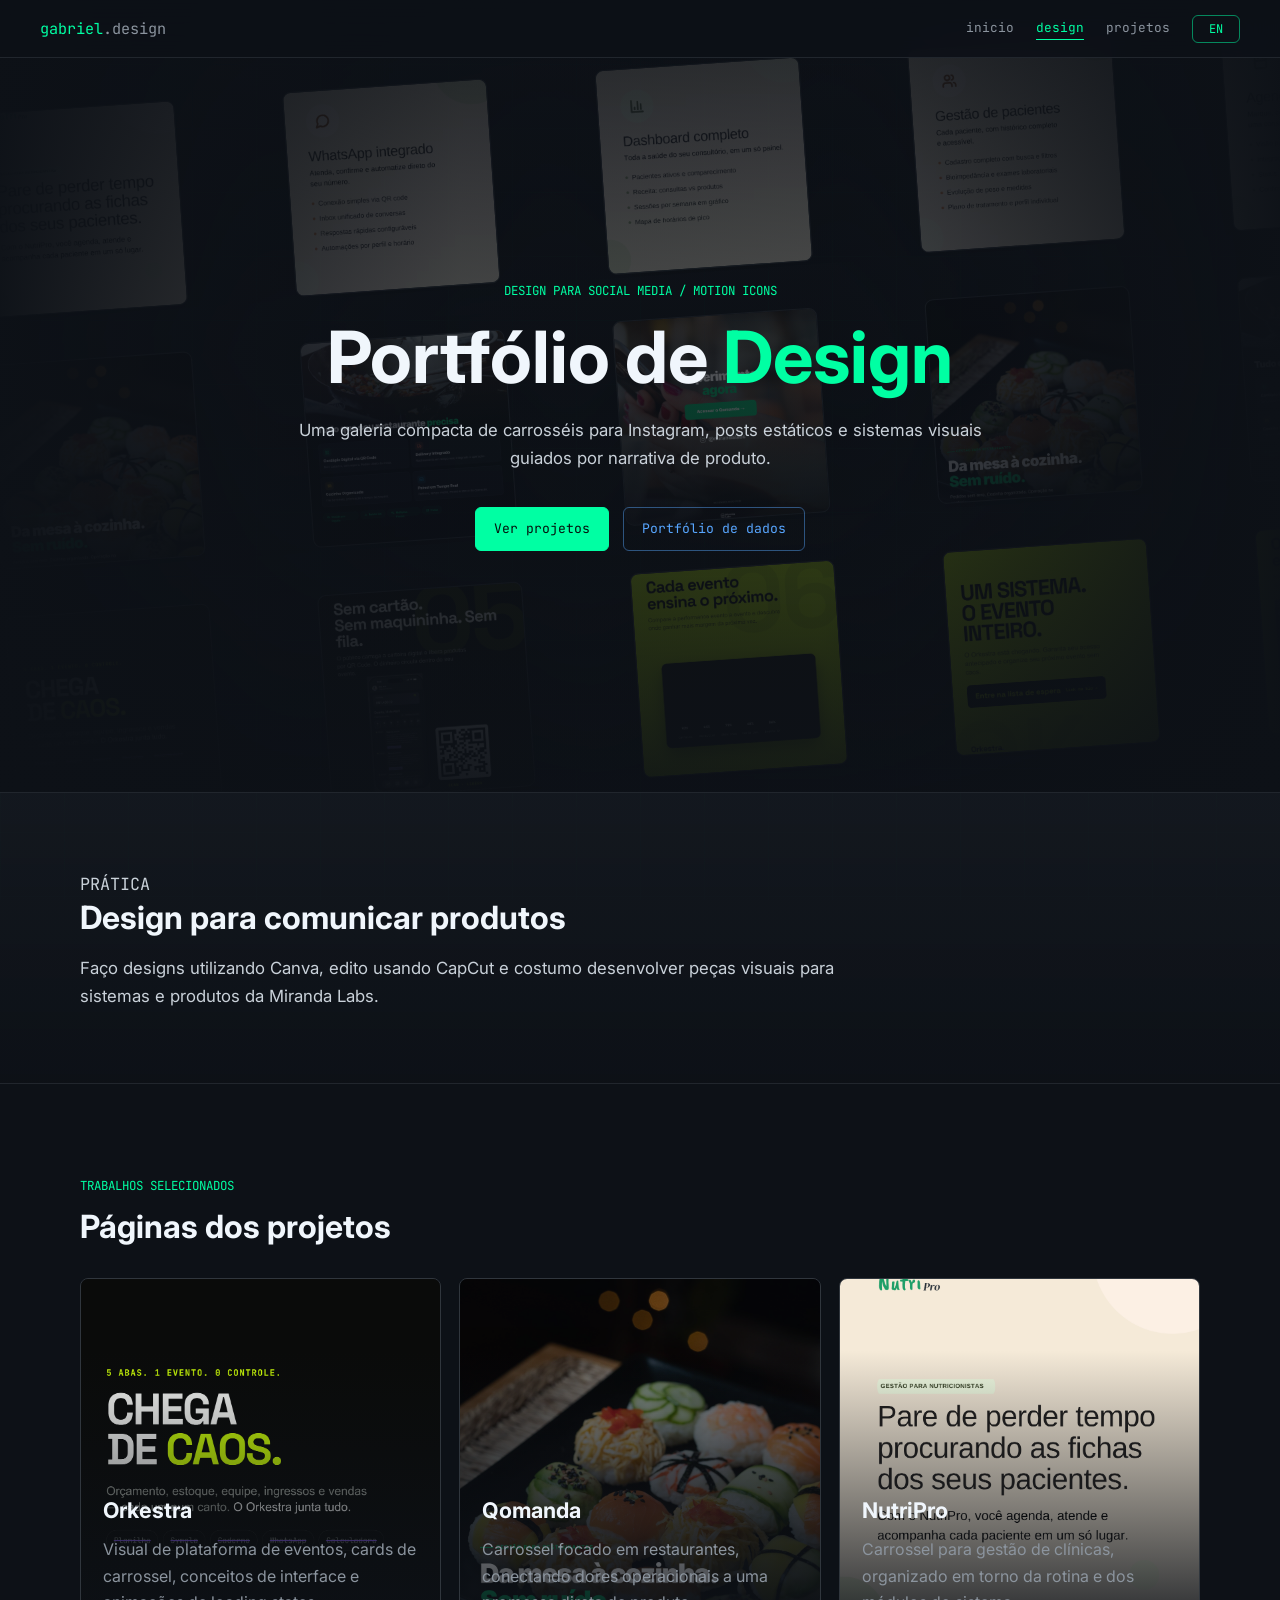
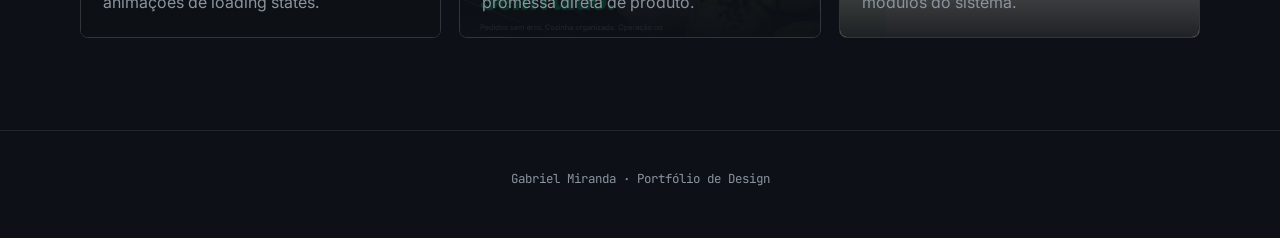
==== design/index.html @ ffa3ac0d "feat: add design portfolio routes" ====
<!DOCTYPE html>
<html lang="pt-BR" data-lang="pt">
<head>
  <meta charset="UTF-8" />
  <meta name="viewport" content="width=device-width, initial-scale=1.0" />
  <meta name="description" content="Gabriel Miranda - Design Portfolio" />
  <title>Gabriel Miranda &middot; Design Portfolio</title>
  <link rel="preconnect" href="https://fonts.googleapis.com" />
  <link rel="preconnect" href="https://fonts.gstatic.com" crossorigin />
  <link href="https://fonts.googleapis.com/css2?family=JetBrains+Mono:wght@300;400;500;700&family=Inter:wght@300;400;500;600;700&display=swap" rel="stylesheet" />
  <link rel="stylesheet" href="./styles.css" />
</head>
<body>
  <nav class="site-nav" aria-label="Design portfolio navigation">
    <a class="nav-logo" href="../">gabriel<span>.design</span></a>
    <div class="nav-links">
      <a class="nav-link" href="../" data-key="nav_home">inicio</a>
      <a class="nav-link active" href="./" data-key="nav_design">design</a>
      <a class="nav-link" href="#projects" data-key="nav_projects">projetos</a>
      <button class="lang-btn" type="button" data-lang-target>EN</button>
    </div>
  </nav>

  <main>
    <section class="design-hero">
      <div class="rail-stack" aria-hidden="true">
        <div class="image-rail slow" data-direction="left">
          <div class="rail-track" data-duplicate>
            <figure class="rail-card"><img src="./assets/nutripro/slide-01.png" alt="" /></figure>
            <figure class="rail-card"><img src="./assets/nutripro/slide-02.png" alt="" /></figure>
            <figure class="rail-card"><img src="./assets/nutripro/slide-03.png" alt="" /></figure>
            <figure class="rail-card"><img src="./assets/nutripro/slide-04.png" alt="" /></figure>
            <figure class="rail-card"><img src="./assets/nutripro/slide-05.png" alt="" /></figure>
            <figure class="rail-card"><img src="./assets/nutripro/slide-06.png" alt="" /></figure>
            <figure class="rail-card"><img src="./assets/nutripro/slide-07.png" alt="" /></figure>
            <figure class="rail-card"><img src="./assets/nutripro/slide-08.png" alt="" /></figure>
          </div>
        </div>
        <div class="image-rail fast" data-direction="right">
          <div class="rail-track" data-duplicate>
            <figure class="rail-card"><img src="./assets/qomanda/slide-01.png" alt="" /></figure>
            <figure class="rail-card"><img src="./assets/qomanda/slide-02.png" alt="" /></figure>
            <figure class="rail-card"><img src="./assets/qomanda/slide-03.png" alt="" /></figure>
          </div>
        </div>
        <div class="image-rail" data-direction="left">
          <div class="rail-track" data-duplicate>
            <figure class="rail-card"><img src="./assets/orkestra/cards/slide-01.png" alt="" /></figure>
            <figure class="rail-card"><img src="./assets/orkestra/cards/slide-02.png" alt="" /></figure>
            <figure class="rail-card"><img src="./assets/orkestra/cards/slide-03.png" alt="" /></figure>
            <figure class="rail-card"><img src="./assets/orkestra/cards/slide-04.png" alt="" /></figure>
            <figure class="rail-card"><img src="./assets/orkestra/cards/slide-05.png" alt="" /></figure>
            <figure class="rail-card"><img src="./assets/orkestra/cards/slide-06.png" alt="" /></figure>
            <figure class="rail-card"><img src="./assets/orkestra/cards/slide-07.png" alt="" /></figure>
            <figure class="rail-card"><img src="./assets/orkestra/cards/slide-08.png" alt="" /></figure>
          </div>
        </div>
      </div>

      <div class="hero-copy">
        <p class="eyebrow" data-key="hero_kicker">design para social media / motion icons</p>
        <h1 class="hero-title" data-key="hero_title">Portf&oacute;lio de <span>Design</span></h1>
        <p class="hero-lede" data-key="hero_lede">Uma galeria compacta de carross&eacute;is para Instagram, posts est&aacute;ticos e sistemas visuais guiados por narrativa de produto.</p>
        <div class="hero-actions">
          <a class="btn btn-primary" href="#projects" data-key="hero_cta">Ver projetos</a>
          <a class="btn btn-ghost" href="../" data-key="hero_home">Portf&oacute;lio de dados</a>
        </div>
      </div>
    </section>

    <section class="section statement">
      <div class="section-inner">
        <p class="section-kicker" data-key="statement_kicker">pr&aacute;tica</p>
        <h2 class="section-title" data-key="statement_title">Design para comunicar produtos</h2>
        <p data-key="statement_body">Fa&ccedil;o designs utilizando Canva, edito usando CapCut e costumo desenvolver pe&ccedil;as visuais para sistemas e produtos da Miranda Labs.</p>
      </div>
    </section>

    <section class="section" id="projects">
      <div class="section-inner">
        <p class="section-kicker" data-key="projects_kicker">trabalhos selecionados</p>
        <h2 class="section-title" data-key="projects_title">P&aacute;ginas dos projetos</h2>
        <div class="project-links">
          <a class="project-card" href="./orkestra/">
            <img src="./assets/orkestra/cards/slide-01.png" alt="Orkestra carousel cover" />
            <div class="project-card-body">
              <h3>Orkestra</h3>
              <p data-key="card_orkestra">Visual de plataforma de eventos, cards de carrossel, conceitos de interface e anima&ccedil;&otilde;es de loading states.</p>
            </div>
          </a>
          <a class="project-card" href="./qomanda/">
            <img src="./assets/qomanda/slide-01.png" alt="Qomanda carousel cover" />
            <div class="project-card-body">
              <h3>Qomanda</h3>
              <p data-key="card_qomanda">Carrossel focado em restaurantes, conectando dores operacionais a uma promessa direta de produto.</p>
            </div>
          </a>
          <a class="project-card" href="./nutripro/">
            <img src="./assets/nutripro/slide-01.png" alt="NutriPro carousel cover" />
            <div class="project-card-body">
              <h3>NutriPro</h3>
              <p data-key="card_nutripro">Carrossel para gest&atilde;o de cl&iacute;nicas, organizado em torno da rotina e dos m&oacute;dulos do sistema.</p>
            </div>
          </a>
        </div>
      </div>
    </section>
  </main>

  <footer class="footer" data-key="footer_text">Gabriel Miranda &middot; Portf&oacute;lio de Design</footer>
  <script src="./design.js"></script>
</body>
</html>
---- design/styles.css ----
:root {
  --bg: #0d1117;
  --bg-soft: #111822;
  --panel: #161b22;
  --panel-strong: #1b2330;
  --border: #30363d;
  --border-soft: #21262d;
  --text: #c9d1d9;
  --muted: #8b949e;
  --white: #f0f6fc;
  --accent: #00ffa3;
  --blue: #58a6ff;
  --purple: #bc8cff;
  --yellow: #e3b341;
  --mono: "JetBrains Mono", ui-monospace, "SF Mono", Consolas, monospace;
  --sans: "Inter", -apple-system, BlinkMacSystemFont, "Segoe UI", sans-serif;
}

*,
*::before,
*::after {
  box-sizing: border-box;
}

html {
  scroll-behavior: smooth;
}

body {
  margin: 0;
  min-height: 100vh;
  background: var(--bg);
  color: var(--text);
  font-family: var(--sans);
  line-height: 1.65;
  overflow-x: hidden;
}

body::before {
  content: "";
  position: fixed;
  inset: 0;
  z-index: -2;
  pointer-events: none;
  background-image:
    linear-gradient(rgba(0, 255, 163, .025) 1px, transparent 1px),
    linear-gradient(90deg, rgba(0, 255, 163, .025) 1px, transparent 1px);
  background-size: 64px 64px;
}

a {
  color: inherit;
}

img {
  display: block;
  max-width: 100%;
}

.site-nav {
  position: fixed;
  top: 0;
  left: 0;
  right: 0;
  z-index: 40;
  height: 58px;
  display: flex;
  align-items: center;
  justify-content: space-between;
  gap: 20px;
  padding: 0 40px;
  background: rgba(13, 17, 23, .88);
  border-bottom: 1px solid var(--border-soft);
  backdrop-filter: blur(18px);
}

.nav-logo {
  color: var(--accent);
  font-family: var(--mono);
  font-size: .95rem;
  text-decoration: none;
  white-space: nowrap;
}

.nav-logo span {
  color: var(--muted);
}

.nav-links {
  display: flex;
  align-items: center;
  gap: 22px;
}

.nav-link {
  color: var(--muted);
  font-family: var(--mono);
  font-size: .8rem;
  text-decoration: none;
  border-bottom: 1px solid transparent;
  transition: color .2s, border-color .2s;
}

.nav-link:hover,
.nav-link.active {
  color: var(--accent);
  border-color: var(--accent);
}

.lang-btn {
  min-width: 48px;
  border: 1px solid rgba(0, 255, 163, .5);
  border-radius: 6px;
  padding: 5px 12px;
  background: transparent;
  color: var(--accent);
  cursor: pointer;
  font-family: var(--mono);
  font-size: .75rem;
}

.design-hero {
  min-height: 88vh;
  position: relative;
  display: grid;
  place-items: center;
  padding: 112px 24px 72px;
  overflow: hidden;
}

.design-hero::after {
  content: "";
  position: absolute;
  inset: 0;
  z-index: 2;
  pointer-events: none;
  background:
    linear-gradient(90deg, rgba(13, 17, 23, .98), rgba(13, 17, 23, .58) 36%, rgba(13, 17, 23, .52) 64%, rgba(13, 17, 23, .98)),
    linear-gradient(180deg, rgba(13, 17, 23, .74), rgba(13, 17, 23, .2) 45%, rgba(13, 17, 23, .9));
}

.rail-stack {
  position: absolute;
  inset: 78px 0 38px;
  z-index: 1;
  display: flex;
  flex-direction: column;
  justify-content: center;
  gap: 24px;
  transform: rotate(-4deg) scale(1.08);
  opacity: .78;
}

.image-rail {
  width: 100%;
  overflow: hidden;
}

.rail-track {
  display: flex;
  width: max-content;
  gap: 20px;
  animation: rail-left 38s linear infinite;
}

.image-rail[data-direction="right"] .rail-track {
  animation-name: rail-right;
}

.image-rail.fast .rail-track {
  animation-duration: 30s;
}

.image-rail.slow .rail-track {
  animation-duration: 48s;
}

.rail-card {
  width: 190px;
  aspect-ratio: 1 / 1;
  flex: 0 0 auto;
  overflow: hidden;
  border: 1px solid rgba(240, 246, 252, .12);
  border-radius: 8px;
  background: var(--panel);
  box-shadow: 0 24px 70px rgba(0, 0, 0, .36);
}

.rail-card img {
  width: 100%;
  height: 100%;
  object-fit: cover;
}

@keyframes rail-left {
  from { transform: translateX(0); }
  to { transform: translateX(-50%); }
}

@keyframes rail-right {
  from { transform: translateX(-50%); }
  to { transform: translateX(0); }
}

.hero-copy {
  position: relative;
  z-index: 3;
  width: min(900px, 100%);
  text-align: center;
}

.eyebrow {
  margin: 0 0 18px;
  color: var(--accent);
  font-family: var(--mono);
  font-size: .78rem;
  letter-spacing: 0;
  text-transform: uppercase;
}

.hero-title,
.page-title {
  margin: 0;
  color: var(--white);
  font-size: 4.5rem;
  line-height: 1.02;
  letter-spacing: 0;
}

.hero-title span,
.page-title span {
  color: var(--accent);
}

.hero-lede,
.page-lede {
  max-width: 690px;
  margin: 24px auto 0;
  color: var(--text);
  font-size: 1.05rem;
}

.hero-actions,
.page-actions {
  display: flex;
  align-items: center;
  justify-content: center;
  flex-wrap: wrap;
  gap: 14px;
  margin-top: 34px;
}

.btn {
  display: inline-flex;
  align-items: center;
  justify-content: center;
  min-height: 42px;
  border-radius: 6px;
  padding: 10px 18px;
  font-family: var(--mono);
  font-size: .82rem;
  text-decoration: none;
  transition: transform .2s, border-color .2s, background .2s;
}

.btn:hover {
  transform: translateY(-2px);
}

.btn-primary {
  border: 1px solid var(--accent);
  background: var(--accent);
  color: #04120d;
}

.btn-ghost {
  border: 1px solid rgba(88, 166, 255, .45);
  color: var(--blue);
}

.section {
  position: relative;
  z-index: 4;
  padding: 92px 24px;
}

.section-inner {
  width: min(1120px, 100%);
  margin: 0 auto;
}

.section-kicker {
  margin: 0 0 12px;
  color: var(--accent);
  font-family: var(--mono);
  font-size: .78rem;
  text-transform: uppercase;
}

.section-title {
  margin: 0;
  color: var(--white);
  font-size: 2rem;
  line-height: 1.2;
}

.statement {
  padding-top: 60px;
  padding-bottom: 72px;
  background: linear-gradient(180deg, rgba(22, 27, 34, .72), rgba(13, 17, 23, .92));
  border-top: 1px solid var(--border-soft);
  border-bottom: 1px solid var(--border-soft);
}

.statement p {
  max-width: 760px;
  margin: 18px 0 0;
  color: var(--text);
  font-size: 1.05rem;
}

.project-links {
  display: grid;
  grid-template-columns: repeat(3, minmax(0, 1fr));
  gap: 18px;
  margin-top: 32px;
}

.project-card {
  min-height: 360px;
  display: flex;
  flex-direction: column;
  justify-content: flex-end;
  overflow: hidden;
  position: relative;
  border: 1px solid var(--border);
  border-radius: 8px;
  background: var(--panel);
  text-decoration: none;
}

.project-card::after {
  content: "";
  position: absolute;
  inset: 0;
  background: linear-gradient(180deg, transparent 20%, rgba(13, 17, 23, .92));
}

.project-card img {
  position: absolute;
  inset: 0;
  width: 100%;
  height: 100%;
  object-fit: cover;
  transition: transform .45s;
}

.project-card:hover img {
  transform: scale(1.05);
}

.project-card-body {
  position: relative;
  z-index: 1;
  padding: 22px;
}

.project-card h3 {
  margin: 0;
  color: var(--white);
  font-size: 1.35rem;
}

.project-card p {
  margin: 8px 0 0;
  color: var(--muted);
}

.page-hero {
  padding: 126px 24px 56px;
  border-bottom: 1px solid var(--border-soft);
  background:
    linear-gradient(180deg, rgba(22, 27, 34, .66), rgba(13, 17, 23, .94));
}

.page-hero-inner {
  width: min(1120px, 100%);
  margin: 0 auto;
}

.page-title,
.page-lede {
  margin-left: 0;
  margin-right: 0;
  text-align: left;
}

.page-actions {
  justify-content: flex-start;
}

.meta-row {
  display: flex;
  flex-wrap: wrap;
  gap: 10px;
  margin-top: 26px;
}

.meta-pill {
  border: 1px solid rgba(88, 166, 255, .25);
  border-radius: 999px;
  padding: 6px 11px;
  color: var(--text);
  background: rgba(88, 166, 255, .08);
  font-family: var(--mono);
  font-size: .76rem;
}

.gallery-grid {
  display: grid;
  grid-template-columns: repeat(4, minmax(0, 1fr));
  gap: 16px;
  margin-top: 30px;
}

.gallery-item {
  overflow: hidden;
  border: 1px solid var(--border);
  border-radius: 8px;
  background: var(--panel);
}

.gallery-item img {
  width: 100%;
  aspect-ratio: 1 / 1;
  object-fit: cover;
}

.wide-grid {
  grid-template-columns: repeat(3, minmax(0, 1fr));
}

.browser-frame {
  margin-top: 30px;
  overflow: hidden;
  border: 1px solid var(--border);
  border-radius: 8px;
  background: var(--panel);
}

.browser-top {
  height: 42px;
  display: flex;
  align-items: center;
  gap: 8px;
  padding: 0 14px;
  border-bottom: 1px solid var(--border-soft);
  background: var(--panel-strong);
}

.browser-top span {
  width: 10px;
  height: 10px;
  border-radius: 50%;
  background: var(--muted);
}

.browser-top span:nth-child(1) { background: #ff6b6b; }
.browser-top span:nth-child(2) { background: var(--yellow); }
.browser-top span:nth-child(3) { background: var(--accent); }

.loader-frame {
  width: 100%;
  height: 620px;
  border: 0;
  background: #0a0b0a;
}

.footer {
  padding: 38px 24px 48px;
  border-top: 1px solid var(--border-soft);
  color: var(--muted);
  text-align: center;
  font-family: var(--mono);
  font-size: .78rem;
}

@media (max-width: 900px) {
  .site-nav {
    padding: 0 18px;
  }

  .nav-links {
    gap: 14px;
  }

  .hero-title,
  .page-title {
    font-size: 3.1rem;
  }

  .rail-card {
    width: 150px;
  }

  .project-links,
  .gallery-grid,
  .wide-grid {
    grid-template-columns: repeat(2, minmax(0, 1fr));
  }
}

@media (max-width: 640px) {
  .site-nav {
    height: auto;
    min-height: 58px;
    align-items: flex-start;
    padding-top: 12px;
    padding-bottom: 12px;
  }

  .nav-links {
    justify-content: flex-end;
    flex-wrap: wrap;
  }

  .nav-link {
    font-size: .74rem;
  }

  .design-hero {
    min-height: 86vh;
    padding-top: 132px;
  }

  .hero-title,
  .page-title {
    font-size: 2.4rem;
  }

  .hero-lede,
  .page-lede,
  .statement p {
    font-size: .96rem;
  }

  .project-links,
  .gallery-grid,
  .wide-grid {
    grid-template-columns: 1fr;
  }

  .project-card {
    min-height: 300px;
  }

  .loader-frame {
    height: 520px;
  }
}

@media (prefers-reduced-motion: reduce) {
  *,
  *::before,
  *::after {
    animation-duration: .01ms !important;
    animation-iteration-count: 1 !important;
    scroll-behavior: auto !important;
  }
}
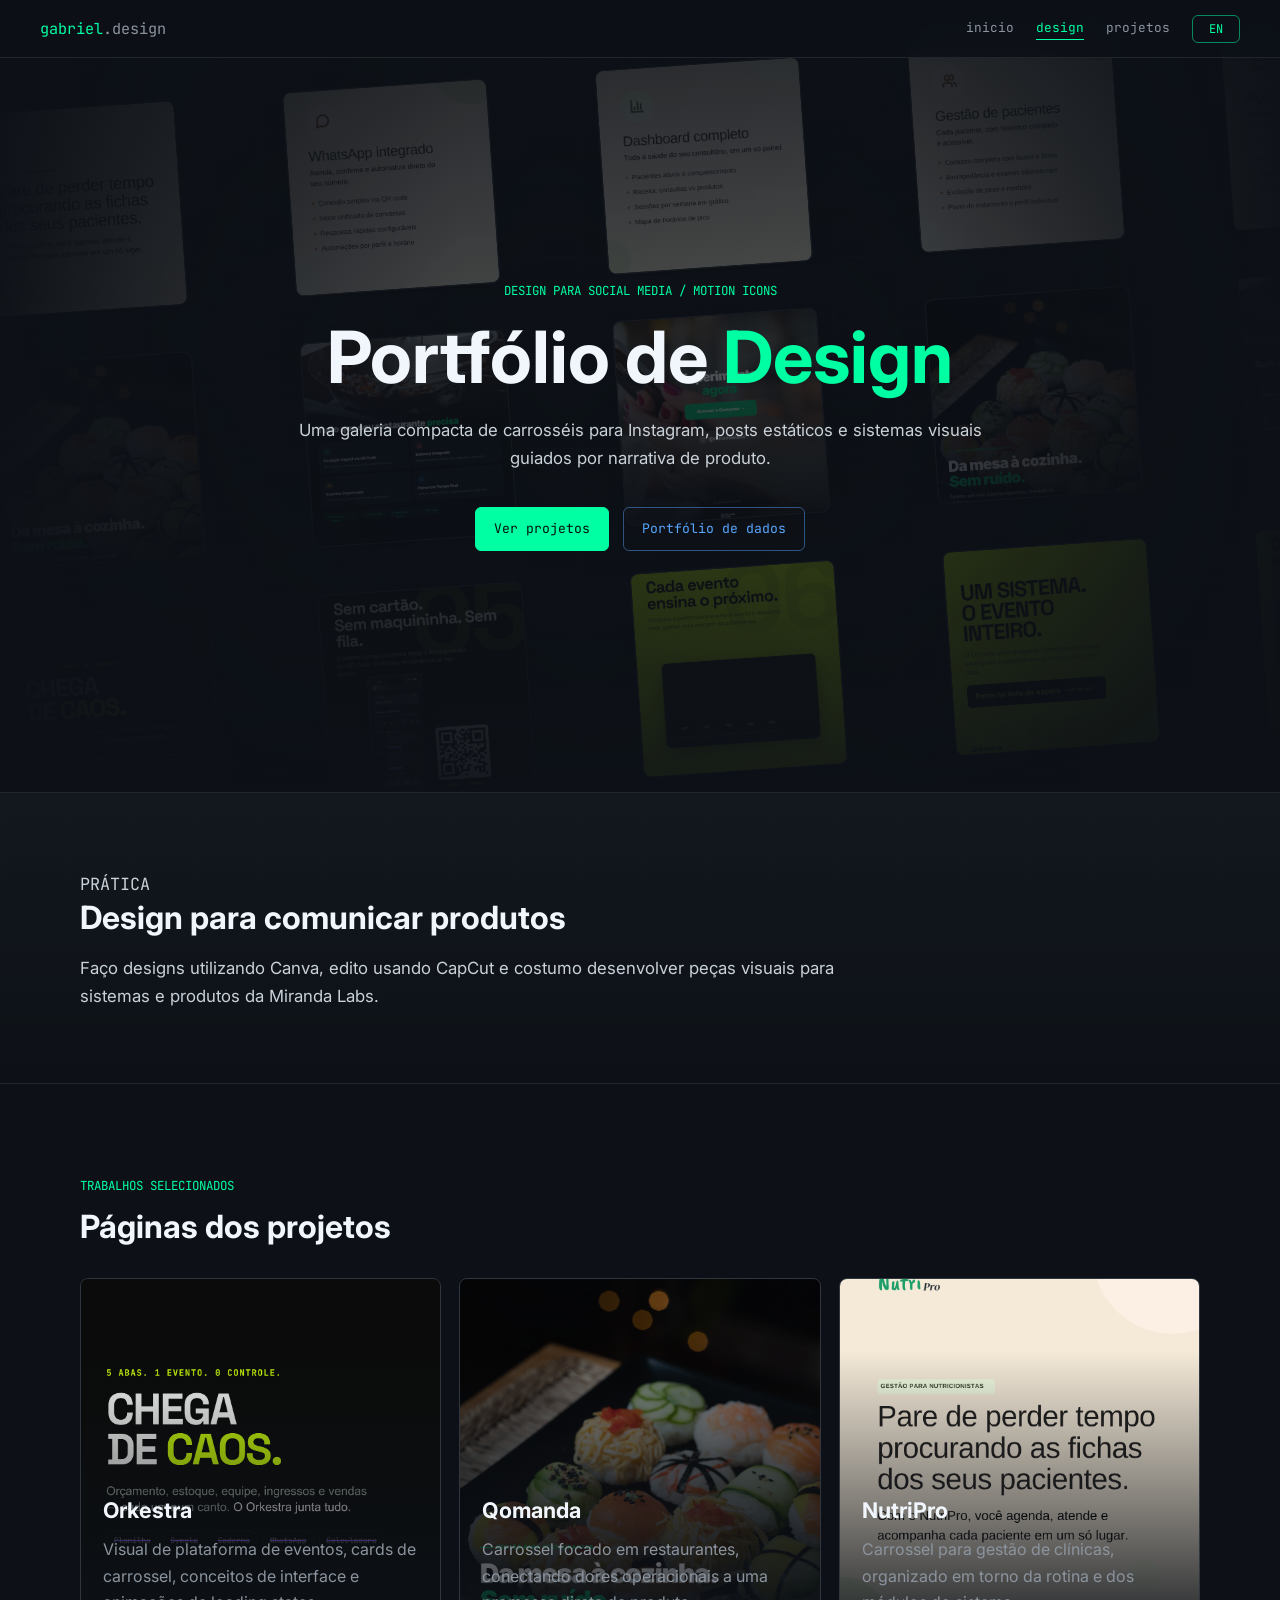
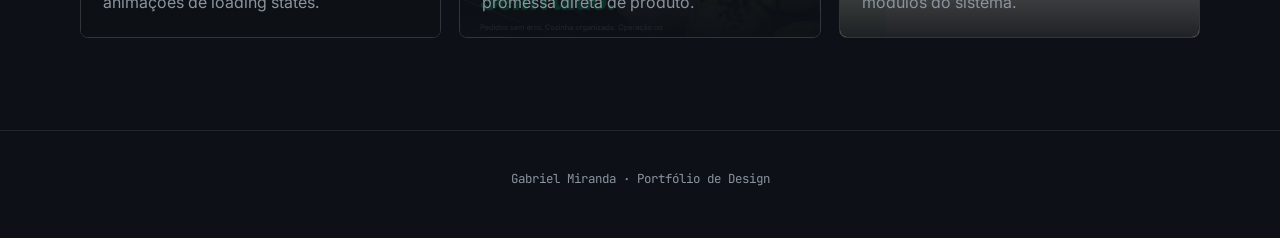
==== commit 2fc0ba0a: "fix: adjust design cards and add favicon" ====
--- a/design/index.html
+++ b/design/index.html
@@ -5,6 +5,7 @@
   <meta name="viewport" content="width=device-width, initial-scale=1.0" />
   <meta name="description" content="Gabriel Miranda - Design Portfolio" />
   <title>Gabriel Miranda &middot; Design Portfolio</title>
+  <link rel="icon" type="image/svg+xml" href="/favicon.svg" />
   <link rel="preconnect" href="https://fonts.googleapis.com" />
   <link rel="preconnect" href="https://fonts.gstatic.com" crossorigin />
   <link href="https://fonts.googleapis.com/css2?family=JetBrains+Mono:wght@300;400;500;700&family=Inter:wght@300;400;500;600;700&display=swap" rel="stylesheet" />
--- a/design/styles.css
+++ b/design/styles.css
@@ -419,6 +419,7 @@
 .gallery-grid {
   display: grid;
   grid-template-columns: repeat(4, minmax(0, 1fr));
+  align-items: start;
   gap: 16px;
   margin-top: 30px;
 }
@@ -432,12 +433,16 @@
 
 .gallery-item img {
   width: 100%;
-  aspect-ratio: 1 / 1;
+  aspect-ratio: 4 / 5;
   object-fit: cover;
 }
 
 .wide-grid {
   grid-template-columns: repeat(3, minmax(0, 1fr));
+}
+
+.concept-grid .gallery-item img {
+  aspect-ratio: 16 / 9;
 }
 
 .browser-frame {
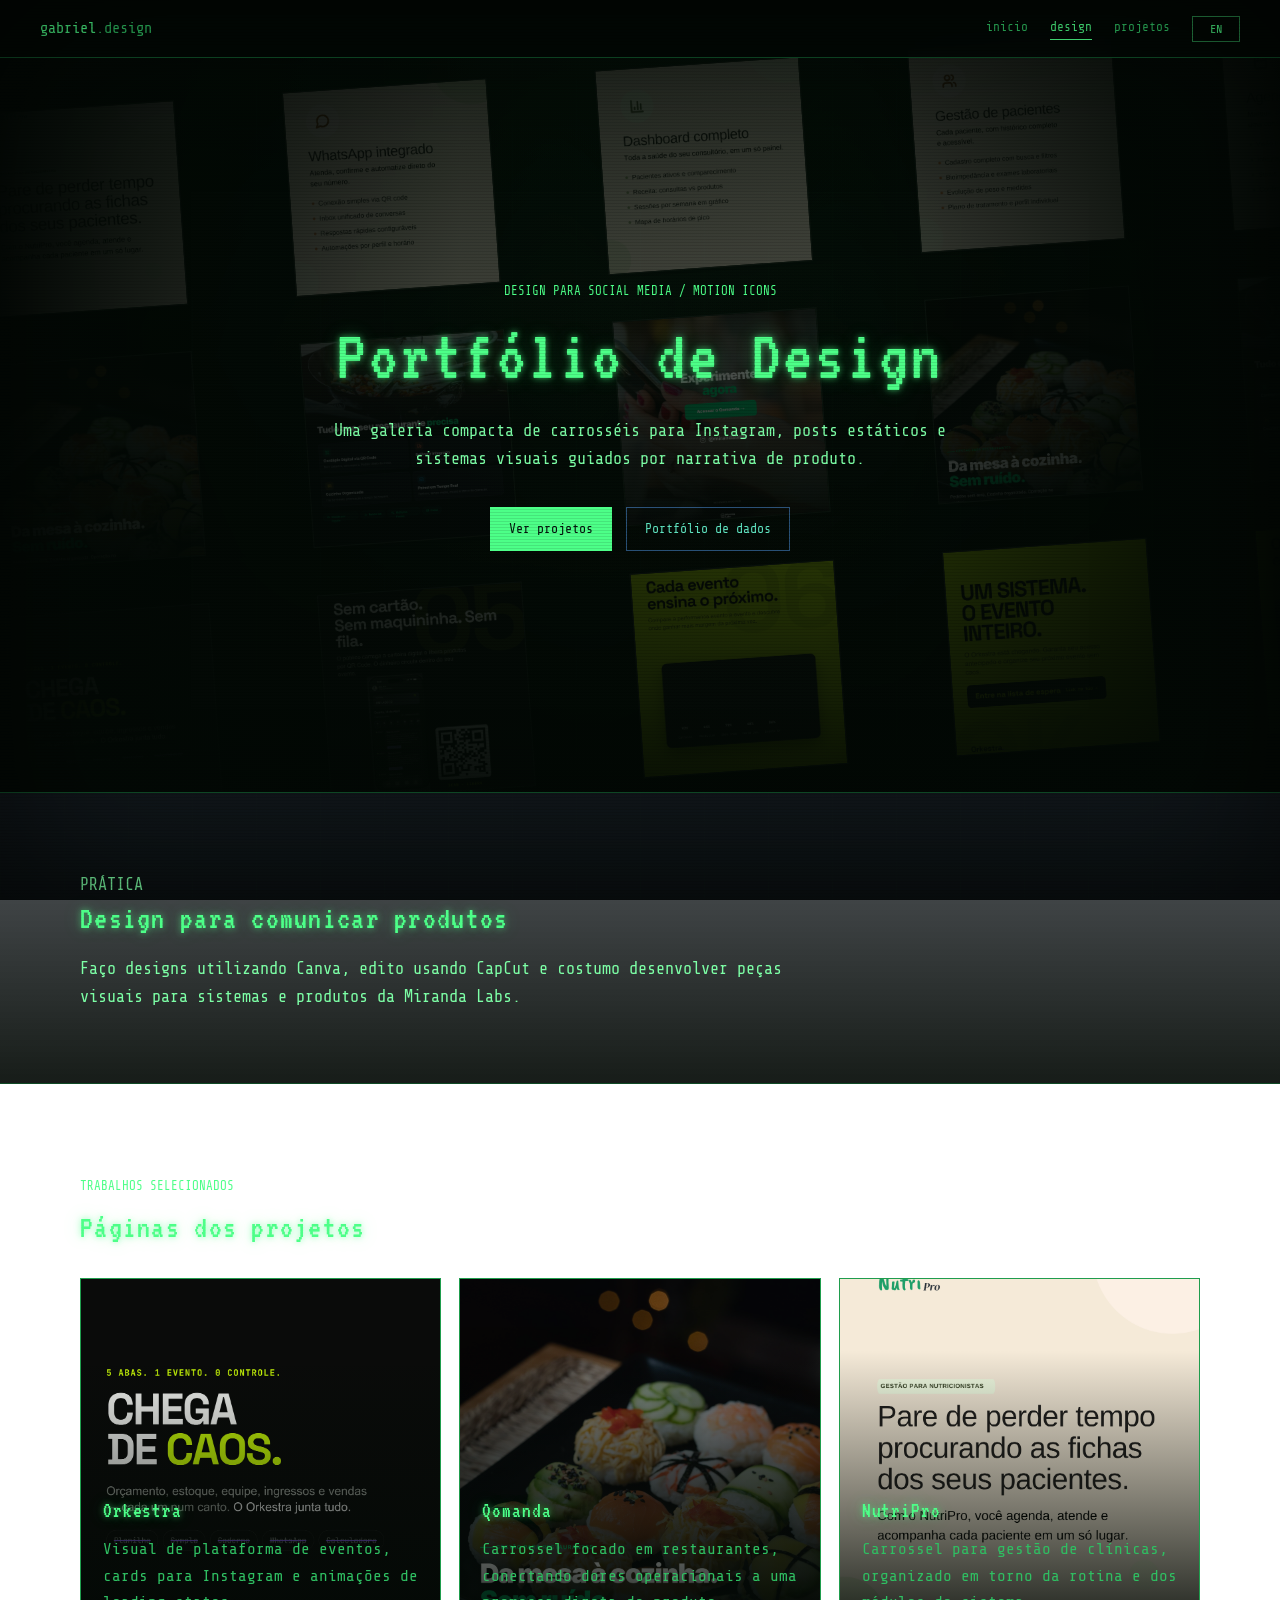
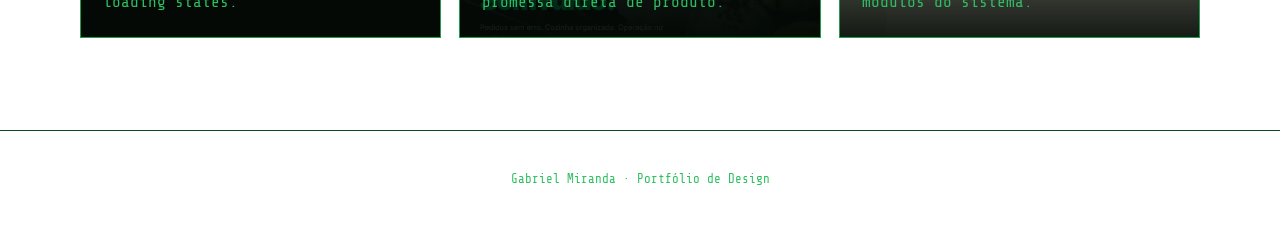
==== commit 9773a0b4: "feat: phosphor CRT theme, games/Orkestra/Espreita projects, postgrad education Co-Authored-By: Claud" ====
--- a/design/index.html
+++ b/design/index.html
@@ -8,7 +8,7 @@
   <link rel="icon" type="image/svg+xml" href="/favicon.svg" />
   <link rel="preconnect" href="https://fonts.googleapis.com" />
   <link rel="preconnect" href="https://fonts.gstatic.com" crossorigin />
-  <link href="https://fonts.googleapis.com/css2?family=JetBrains+Mono:wght@300;400;500;700&family=Inter:wght@300;400;500;600;700&display=swap" rel="stylesheet" />
+  <link href="https://fonts.googleapis.com/css2?family=Share+Tech+Mono&family=VT323&display=swap" rel="stylesheet" />
   <link rel="stylesheet" href="./styles.css" />
 </head>
 <body>
--- a/design/styles.css
+++ b/design/styles.css
@@ -1,19 +1,19 @@
 :root {
-  --bg: #0d1117;
-  --bg-soft: #111822;
-  --panel: #161b22;
-  --panel-strong: #1b2330;
-  --border: #30363d;
-  --border-soft: #21262d;
-  --text: #c9d1d9;
-  --muted: #8b949e;
-  --white: #f0f6fc;
-  --accent: #00ffa3;
-  --blue: #58a6ff;
-  --purple: #bc8cff;
-  --yellow: #e3b341;
-  --mono: "JetBrains Mono", ui-monospace, "SF Mono", Consolas, monospace;
-  --sans: "Inter", -apple-system, BlinkMacSystemFont, "Segoe UI", sans-serif;
+  --bg: #030905;
+  --bg-soft: #06140a;
+  --panel: #06140a;
+  --panel-strong: #0a2412;
+  --border: #1f9d4d;
+  --border-soft: #0f4a26;
+  --text: #7dffa6;
+  --muted: #2fbf62;
+  --white: #4dff88;
+  --accent: #4dff88;
+  --blue: #5fe3c0;
+  --purple: #ffb000;
+  --yellow: #b8ff5a;
+  --mono: "Share Tech Mono", ui-monospace, "SF Mono", Consolas, monospace;
+  --sans: "Share Tech Mono", -apple-system, BlinkMacSystemFont, "Segoe UI", sans-serif;
 }
 
 *,
@@ -43,8 +43,8 @@
   z-index: -2;
   pointer-events: none;
   background-image:
-    linear-gradient(rgba(0, 255, 163, .025) 1px, transparent 1px),
-    linear-gradient(90deg, rgba(0, 255, 163, .025) 1px, transparent 1px);
+    linear-gradient(rgba(77,255,136,.025) 1px, transparent 1px),
+    linear-gradient(90deg, rgba(77,255,136,.025) 1px, transparent 1px);
   background-size: 64px 64px;
 }
 
@@ -69,7 +69,7 @@
   justify-content: space-between;
   gap: 20px;
   padding: 0 40px;
-  background: rgba(13, 17, 23, .88);
+  background: rgba(3,9,5, .88);
   border-bottom: 1px solid var(--border-soft);
   backdrop-filter: blur(18px);
 }
@@ -109,7 +109,7 @@
 
 .lang-btn {
   min-width: 48px;
-  border: 1px solid rgba(0, 255, 163, .5);
+  border: 1px solid rgba(77,255,136,.5);
   border-radius: 6px;
   padding: 5px 12px;
   background: transparent;
@@ -135,8 +135,8 @@
   z-index: 2;
   pointer-events: none;
   background:
-    linear-gradient(90deg, rgba(13, 17, 23, .98), rgba(13, 17, 23, .58) 36%, rgba(13, 17, 23, .52) 64%, rgba(13, 17, 23, .98)),
-    linear-gradient(180deg, rgba(13, 17, 23, .74), rgba(13, 17, 23, .2) 45%, rgba(13, 17, 23, .9));
+    linear-gradient(90deg, rgba(3,9,5, .98), rgba(3,9,5, .58) 36%, rgba(3,9,5, .52) 64%, rgba(3,9,5, .98)),
+    linear-gradient(180deg, rgba(3,9,5, .74), rgba(3,9,5, .2) 45%, rgba(3,9,5, .9));
 }
 
 .rail-stack {
@@ -307,7 +307,7 @@
 .statement {
   padding-top: 60px;
   padding-bottom: 72px;
-  background: linear-gradient(180deg, rgba(22, 27, 34, .72), rgba(13, 17, 23, .92));
+  background: linear-gradient(180deg, rgba(22, 27, 34, .72), rgba(3,9,5, .92));
   border-top: 1px solid var(--border-soft);
   border-bottom: 1px solid var(--border-soft);
 }
@@ -343,7 +343,7 @@
   content: "";
   position: absolute;
   inset: 0;
-  background: linear-gradient(180deg, transparent 20%, rgba(13, 17, 23, .92));
+  background: linear-gradient(180deg, transparent 20%, rgba(3,9,5, .92));
 }
 
 .project-card img {
@@ -380,7 +380,7 @@
   padding: 126px 24px 56px;
   border-bottom: 1px solid var(--border-soft);
   background:
-    linear-gradient(180deg, rgba(22, 27, 34, .66), rgba(13, 17, 23, .94));
+    linear-gradient(180deg, rgba(22, 27, 34, .66), rgba(3,9,5, .94));
 }
 
 .page-hero-inner {
@@ -439,10 +439,6 @@
 
 .wide-grid {
   grid-template-columns: repeat(3, minmax(0, 1fr));
-}
-
-.concept-grid .gallery-item img {
-  aspect-ratio: 16 / 9;
 }
 
 .browser-frame {
@@ -573,3 +569,24 @@
     scroll-behavior: auto !important;
   }
 }
+
+/* Phosphor CRT theme (shared with the landing page) */
+body {
+  background: radial-gradient(ellipse at 50% 0%, #0a2412 0%, #030905 60%) fixed;
+}
+body::after {
+  content: "";
+  position: fixed;
+  inset: 0;
+  z-index: 300;
+  pointer-events: none;
+  background: repeating-linear-gradient(to bottom, rgba(0,0,0,0) 0, rgba(0,0,0,0) 2px, rgba(0,0,0,.2) 3px);
+  box-shadow: inset 0 0 160px rgba(0,0,0,.6);
+}
+h1, h2, h3, .hero-title {
+  font-family: "VT323", monospace;
+  font-weight: 400;
+  letter-spacing: .04em;
+  text-shadow: 0 0 6px rgba(77,255,136,.6), 0 0 18px rgba(77,255,136,.25);
+}
+* { border-radius: 0 !important; }
